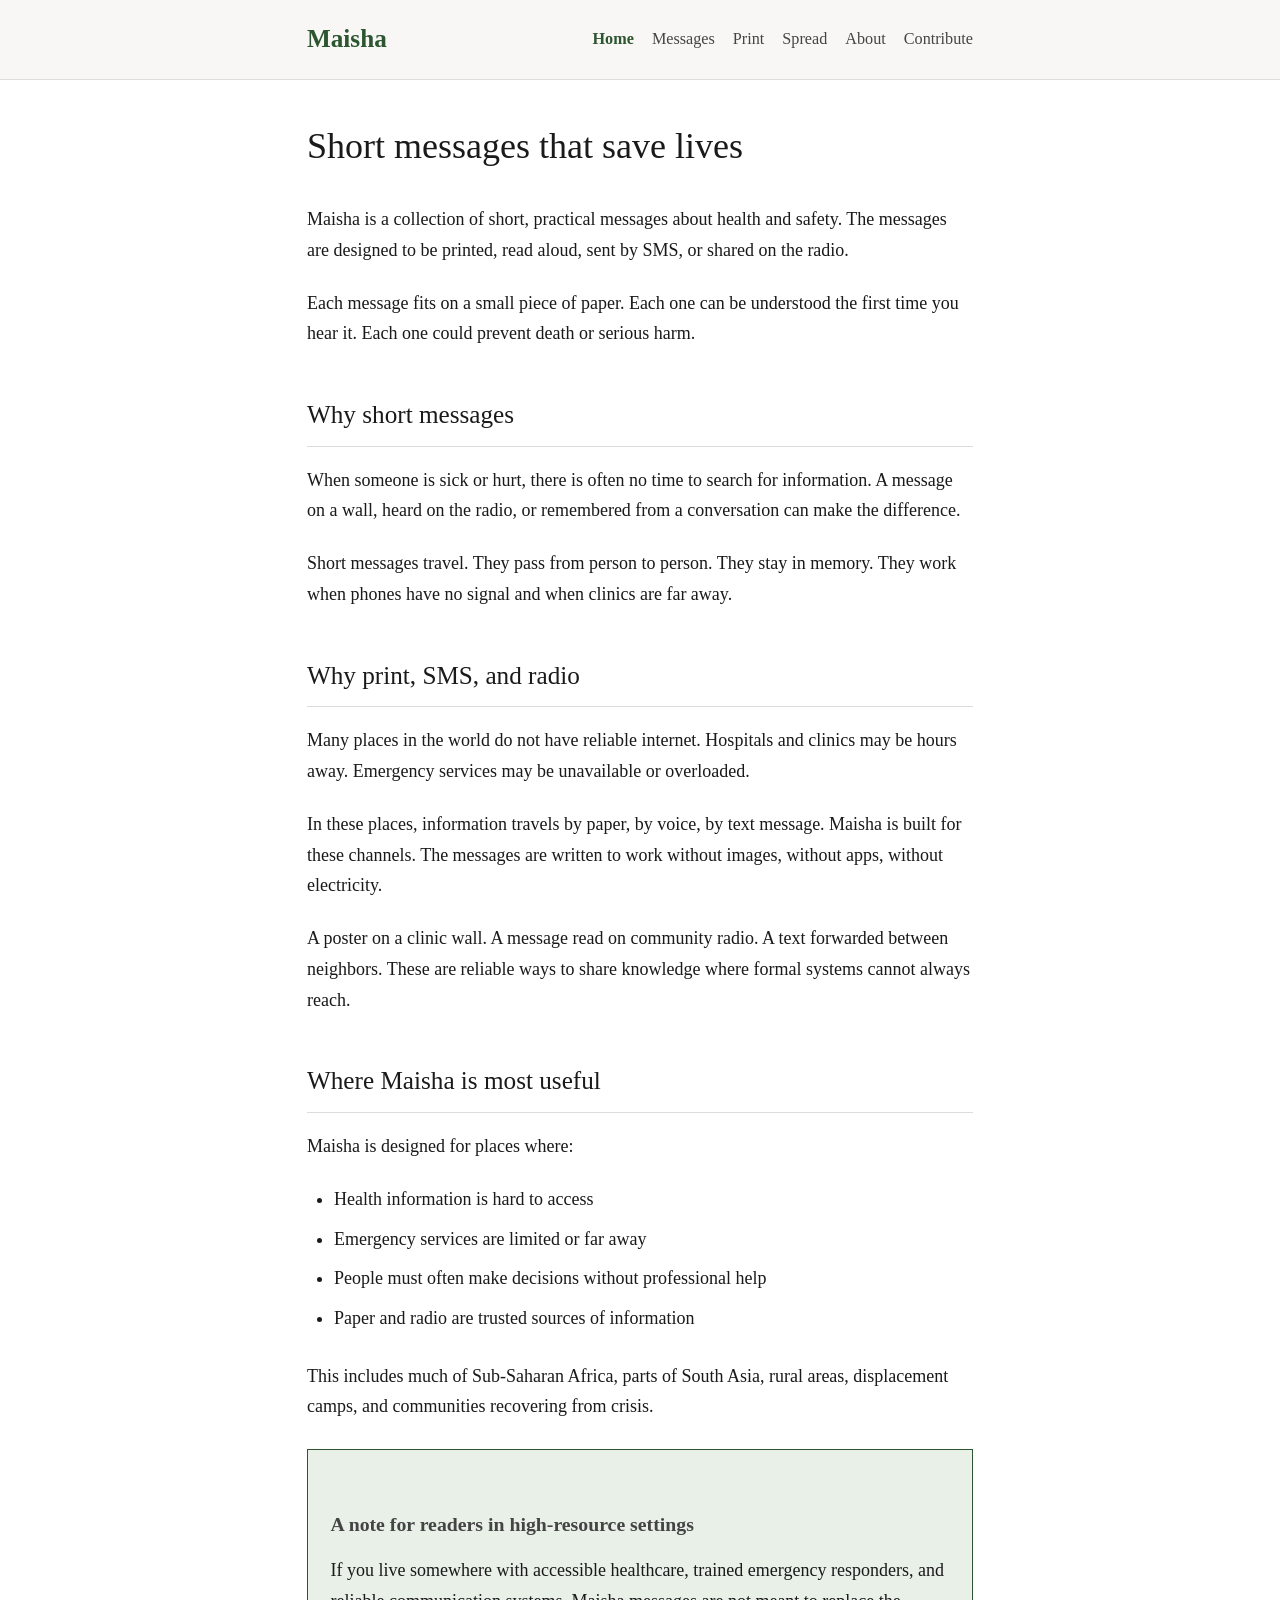
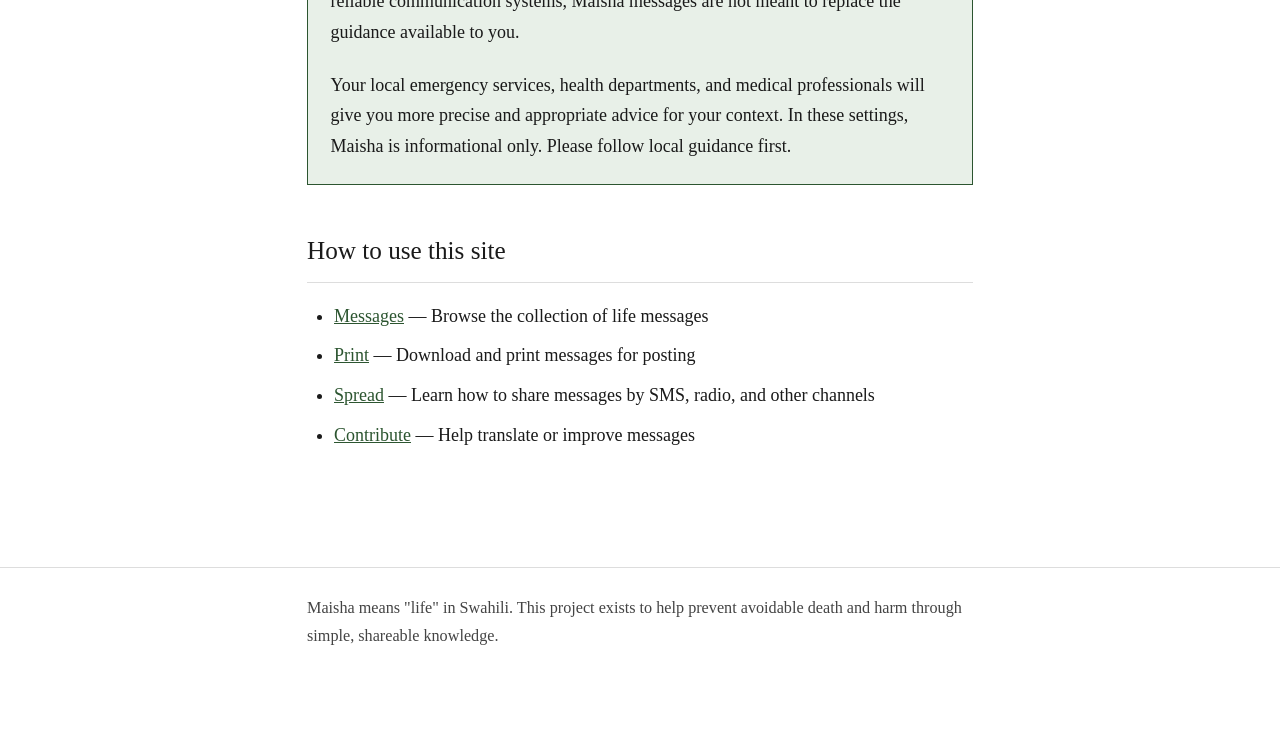
==== index.html @ bdb77bd0 "Initial commit: Maisha life-saving messages website Static website with six pages: - Home: Introduct" ====
<!DOCTYPE html>
<html lang="en">
<head>
  <meta charset="UTF-8">
  <meta name="viewport" content="width=device-width, initial-scale=1.0">
  <title>Maisha - Life-Saving Messages</title>
  <link rel="stylesheet" href="styles.css">
</head>
<body>
  <nav>
    <div class="container">
      <a href="index.html" class="site-name">Maisha</a>
      <a href="index.html" class="active">Home</a>
      <a href="messages.html">Messages</a>
      <a href="print.html">Print</a>
      <a href="spread.html">Spread</a>
      <a href="about.html">About</a>
      <a href="contribute.html">Contribute</a>
    </div>
  </nav>

  <main class="container">
    <h1>Short messages that save lives</h1>

    <p>Maisha is a collection of short, practical messages about health and safety. The messages are designed to be printed, read aloud, sent by SMS, or shared on the radio.</p>

    <p>Each message fits on a small piece of paper. Each one can be understood the first time you hear it. Each one could prevent death or serious harm.</p>

    <h2>Why short messages</h2>

    <p>When someone is sick or hurt, there is often no time to search for information. A message on a wall, heard on the radio, or remembered from a conversation can make the difference.</p>

    <p>Short messages travel. They pass from person to person. They stay in memory. They work when phones have no signal and when clinics are far away.</p>

    <h2>Why print, SMS, and radio</h2>

    <p>Many places in the world do not have reliable internet. Hospitals and clinics may be hours away. Emergency services may be unavailable or overloaded.</p>

    <p>In these places, information travels by paper, by voice, by text message. Maisha is built for these channels. The messages are written to work without images, without apps, without electricity.</p>

    <p>A poster on a clinic wall. A message read on community radio. A text forwarded between neighbors. These are reliable ways to share knowledge where formal systems cannot always reach.</p>

    <h2>Where Maisha is most useful</h2>

    <p>Maisha is designed for places where:</p>

    <ul>
      <li>Health information is hard to access</li>
      <li>Emergency services are limited or far away</li>
      <li>People must often make decisions without professional help</li>
      <li>Paper and radio are trusted sources of information</li>
    </ul>

    <p>This includes much of Sub-Saharan Africa, parts of South Asia, rural areas, displacement camps, and communities recovering from crisis.</p>

    <div class="highlight-box">
      <h3>A note for readers in high-resource settings</h3>
      <p>If you live somewhere with accessible healthcare, trained emergency responders, and reliable communication systems, Maisha messages are not meant to replace the guidance available to you.</p>
      <p>Your local emergency services, health departments, and medical professionals will give you more precise and appropriate advice for your context. In these settings, Maisha is informational only. Please follow local guidance first.</p>
    </div>

    <h2>How to use this site</h2>

    <ul>
      <li><a href="messages.html">Messages</a> — Browse the collection of life messages</li>
      <li><a href="print.html">Print</a> — Download and print messages for posting</li>
      <li><a href="spread.html">Spread</a> — Learn how to share messages by SMS, radio, and other channels</li>
      <li><a href="contribute.html">Contribute</a> — Help translate or improve messages</li>
    </ul>

  </main>

  <footer>
    <div class="container">
      <p>Maisha means "life" in Swahili. This project exists to help prevent avoidable death and harm through simple, shareable knowledge.</p>
    </div>
  </footer>
</body>
</html>
---- styles.css ----
/* Maisha - Calm, accessible, printable styles */

:root {
  --text-primary: #1a1a1a;
  --text-secondary: #444;
  --bg-primary: #fff;
  --bg-secondary: #f8f7f5;
  --accent: #2c5530;
  --accent-light: #e8f0e8;
  --border: #ddd;
  --max-width: 720px;
}

* {
  box-sizing: border-box;
}

html {
  font-size: 18px;
}

body {
  font-family: Georgia, 'Times New Roman', serif;
  line-height: 1.7;
  color: var(--text-primary);
  background: var(--bg-primary);
  margin: 0;
  padding: 0;
}

.container {
  max-width: var(--max-width);
  margin: 0 auto;
  padding: 2rem 1.5rem;
}

/* Navigation */
nav {
  background: var(--bg-secondary);
  border-bottom: 1px solid var(--border);
  padding: 1rem 0;
}

nav .container {
  padding-top: 0;
  padding-bottom: 0;
  display: flex;
  flex-wrap: wrap;
  align-items: center;
  gap: 1rem;
}

.site-name {
  font-size: 1.4rem;
  font-weight: bold;
  color: var(--accent);
  text-decoration: none;
  margin-right: auto;
}

.site-name:hover {
  text-decoration: underline;
}

nav a {
  color: var(--text-secondary);
  text-decoration: none;
  font-size: 0.9rem;
}

nav a:hover {
  color: var(--accent);
  text-decoration: underline;
}

nav a.active {
  color: var(--accent);
  font-weight: bold;
}

/* Typography */
h1 {
  font-size: 2rem;
  font-weight: normal;
  margin: 0 0 1.5rem 0;
  color: var(--text-primary);
}

h2 {
  font-size: 1.4rem;
  font-weight: normal;
  margin: 2.5rem 0 1rem 0;
  color: var(--text-primary);
  border-bottom: 1px solid var(--border);
  padding-bottom: 0.5rem;
}

h3 {
  font-size: 1.1rem;
  font-weight: bold;
  margin: 2rem 0 0.75rem 0;
  color: var(--text-secondary);
}

p {
  margin: 0 0 1.25rem 0;
}

/* Lists */
ul, ol {
  margin: 0 0 1.5rem 0;
  padding-left: 1.5rem;
}

li {
  margin-bottom: 0.5rem;
}

/* Links */
a {
  color: var(--accent);
}

a:hover {
  text-decoration: none;
}

/* Blockquote */
blockquote {
  margin: 1.5rem 0;
  padding: 1rem 1.5rem;
  background: var(--accent-light);
  border-left: 4px solid var(--accent);
  font-style: italic;
}

blockquote p:last-child {
  margin-bottom: 0;
}

/* Message cards */
.message-card {
  background: var(--bg-secondary);
  border: 1px solid var(--border);
  padding: 1.25rem;
  margin-bottom: 1.5rem;
}

.message-card h3 {
  margin: 0 0 0.75rem 0;
  font-size: 1rem;
}

.message-card p {
  margin: 0;
  font-size: 1rem;
}

.message-meta {
  font-size: 0.85rem;
  color: var(--text-secondary);
  margin-top: 0.75rem;
}

/* Highlight box */
.highlight-box {
  background: var(--accent-light);
  border: 1px solid var(--accent);
  padding: 1.25rem;
  margin: 1.5rem 0;
}

.highlight-box p:last-child {
  margin-bottom: 0;
}

/* Note box */
.note {
  background: var(--bg-secondary);
  border: 1px solid var(--border);
  padding: 1rem 1.25rem;
  margin: 1.5rem 0;
  font-size: 0.95rem;
}

.note p:last-child {
  margin-bottom: 0;
}

/* Footer */
footer {
  margin-top: 3rem;
  padding: 1.5rem 0;
  border-top: 1px solid var(--border);
  font-size: 0.9rem;
  color: var(--text-secondary);
}

footer .container {
  padding-top: 0;
}

/* Print styles */
@media print {
  nav, footer {
    display: none;
  }

  body {
    font-size: 12pt;
    line-height: 1.5;
  }

  .container {
    max-width: 100%;
    padding: 0;
  }

  h1 {
    font-size: 18pt;
  }

  h2 {
    font-size: 14pt;
    page-break-after: avoid;
  }

  .message-card {
    page-break-inside: avoid;
    border: 1px solid #000;
  }

  a {
    color: #000;
    text-decoration: underline;
  }

  a[href]:after {
    content: " (" attr(href) ")";
    font-size: 0.8em;
  }

  nav a[href]:after,
  .site-name[href]:after {
    content: none;
  }
}

/* Responsive */
@media (max-width: 600px) {
  html {
    font-size: 16px;
  }

  .container {
    padding: 1.5rem 1rem;
  }

  nav .container {
    flex-direction: column;
    align-items: flex-start;
  }

  .site-name {
    margin-right: 0;
    margin-bottom: 0.5rem;
  }

  h1 {
    font-size: 1.6rem;
  }
}
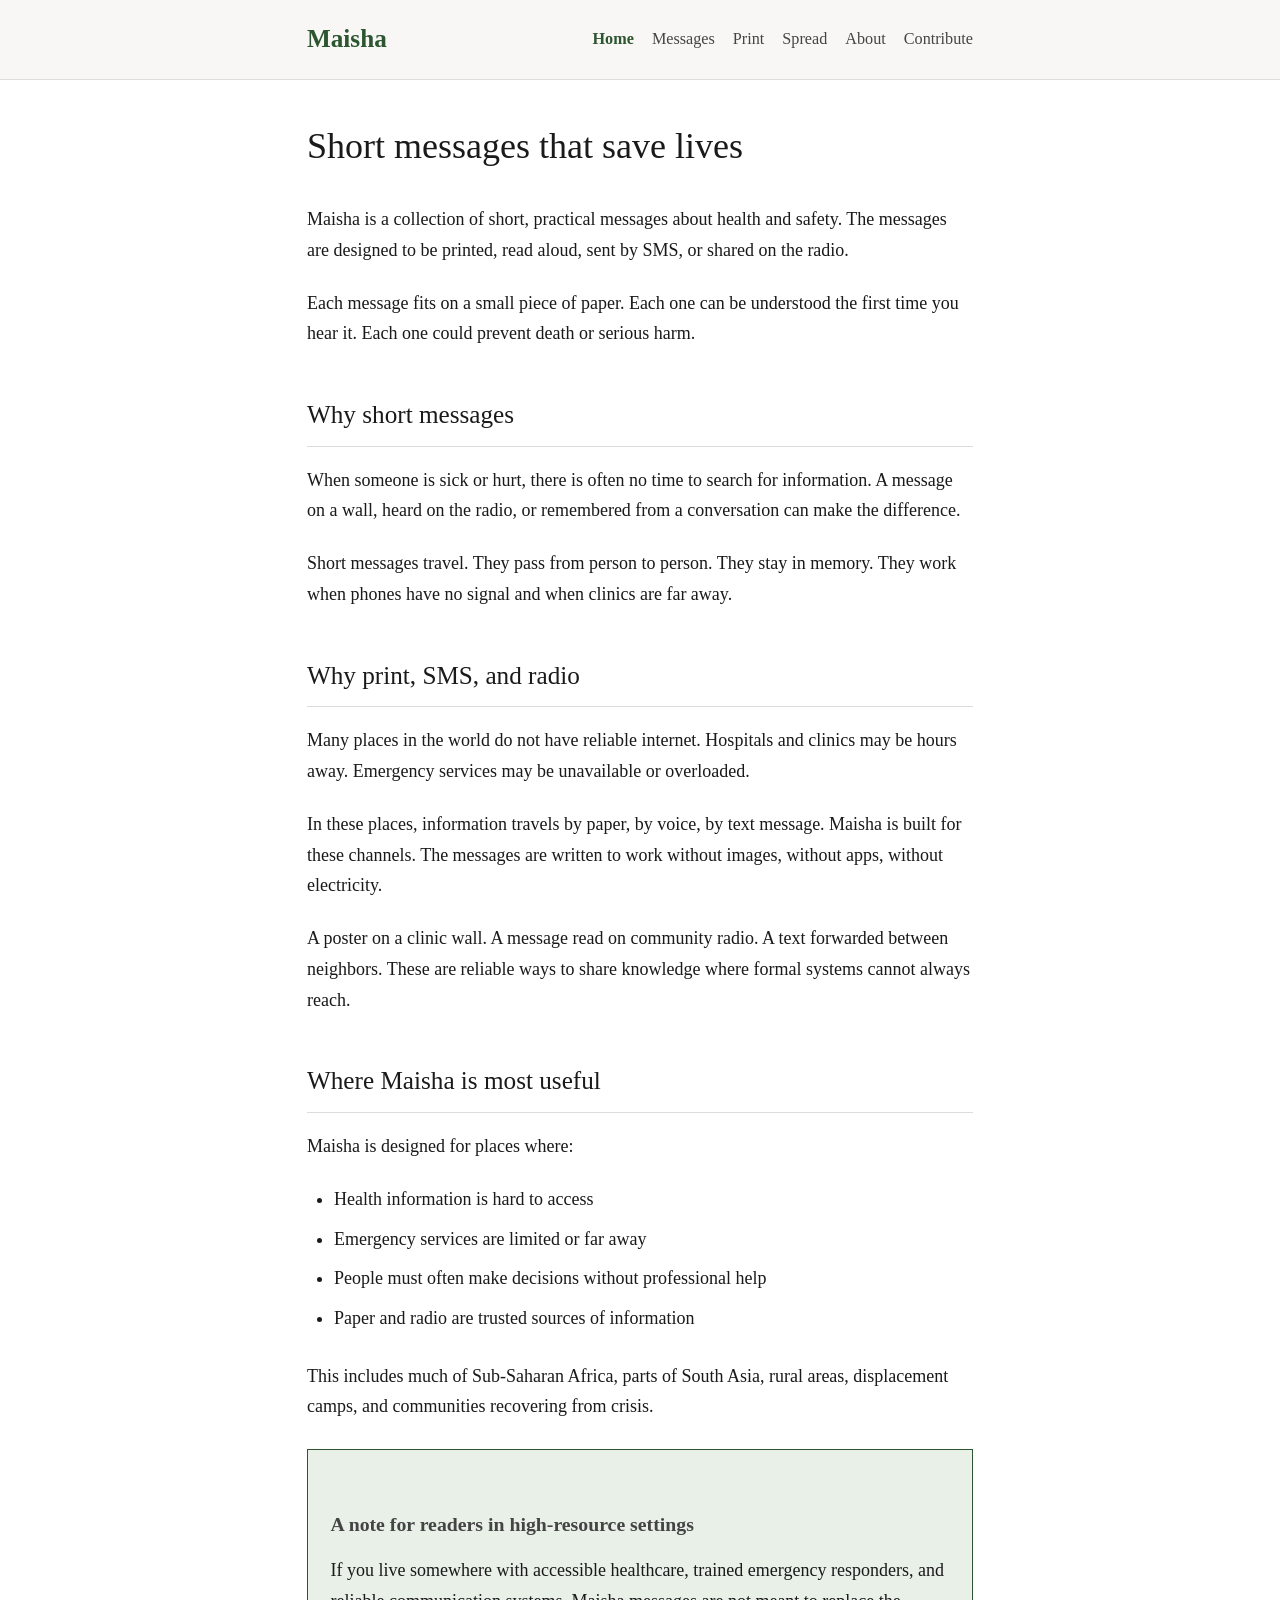
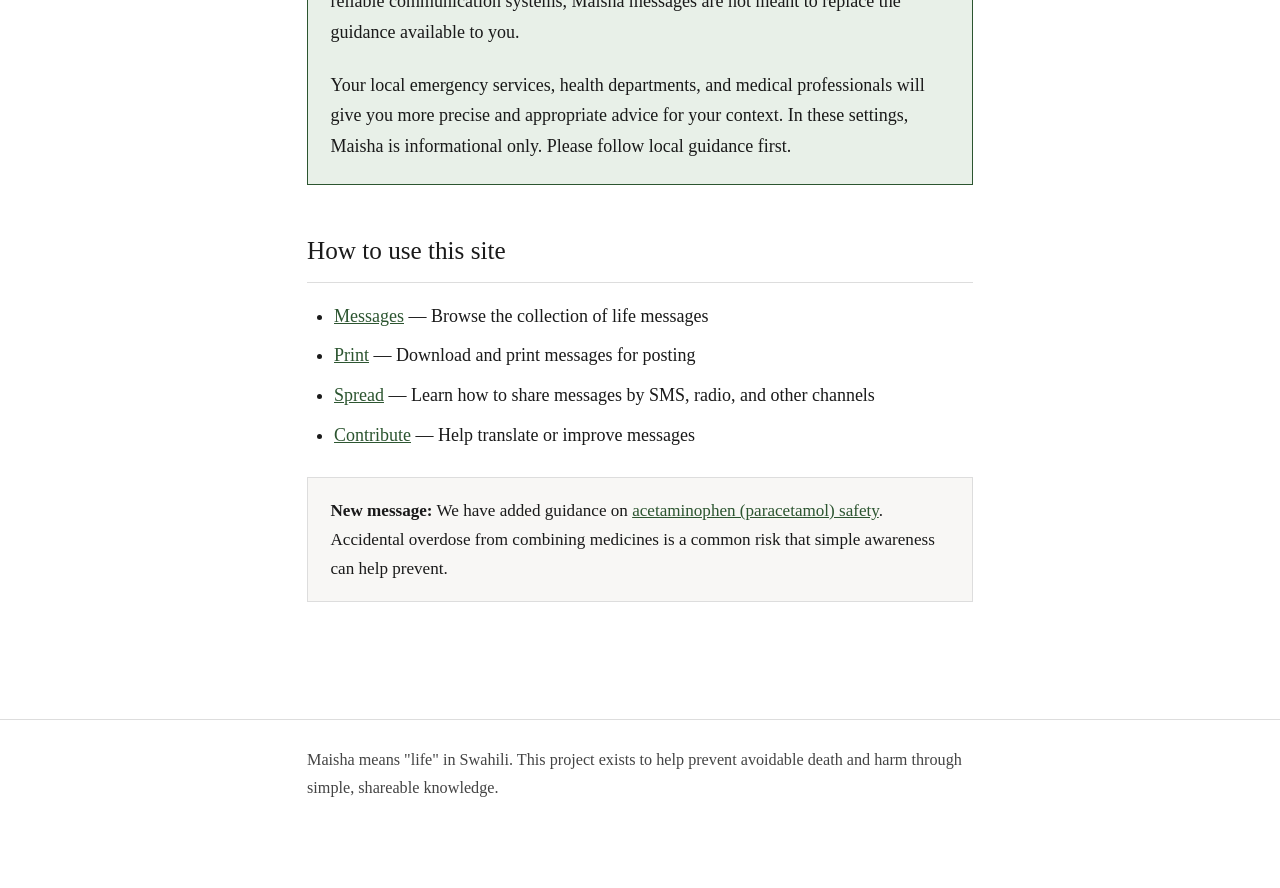
==== commit 1ee09e89: "Add acetaminophen (paracetamol) safety message Adds a new life-saving message about acetaminophen/pa" ====
--- a/index.html
+++ b/index.html
@@ -68,6 +68,10 @@
       <li><a href="contribute.html">Contribute</a> — Help translate or improve messages</li>
     </ul>
 
+    <div class="note">
+      <p><strong>New message:</strong> We have added guidance on <a href="acetaminophen.html">acetaminophen (paracetamol) safety</a>. Accidental overdose from combining medicines is a common risk that simple awareness can help prevent.</p>
+    </div>
+
   </main>
 
   <footer>
